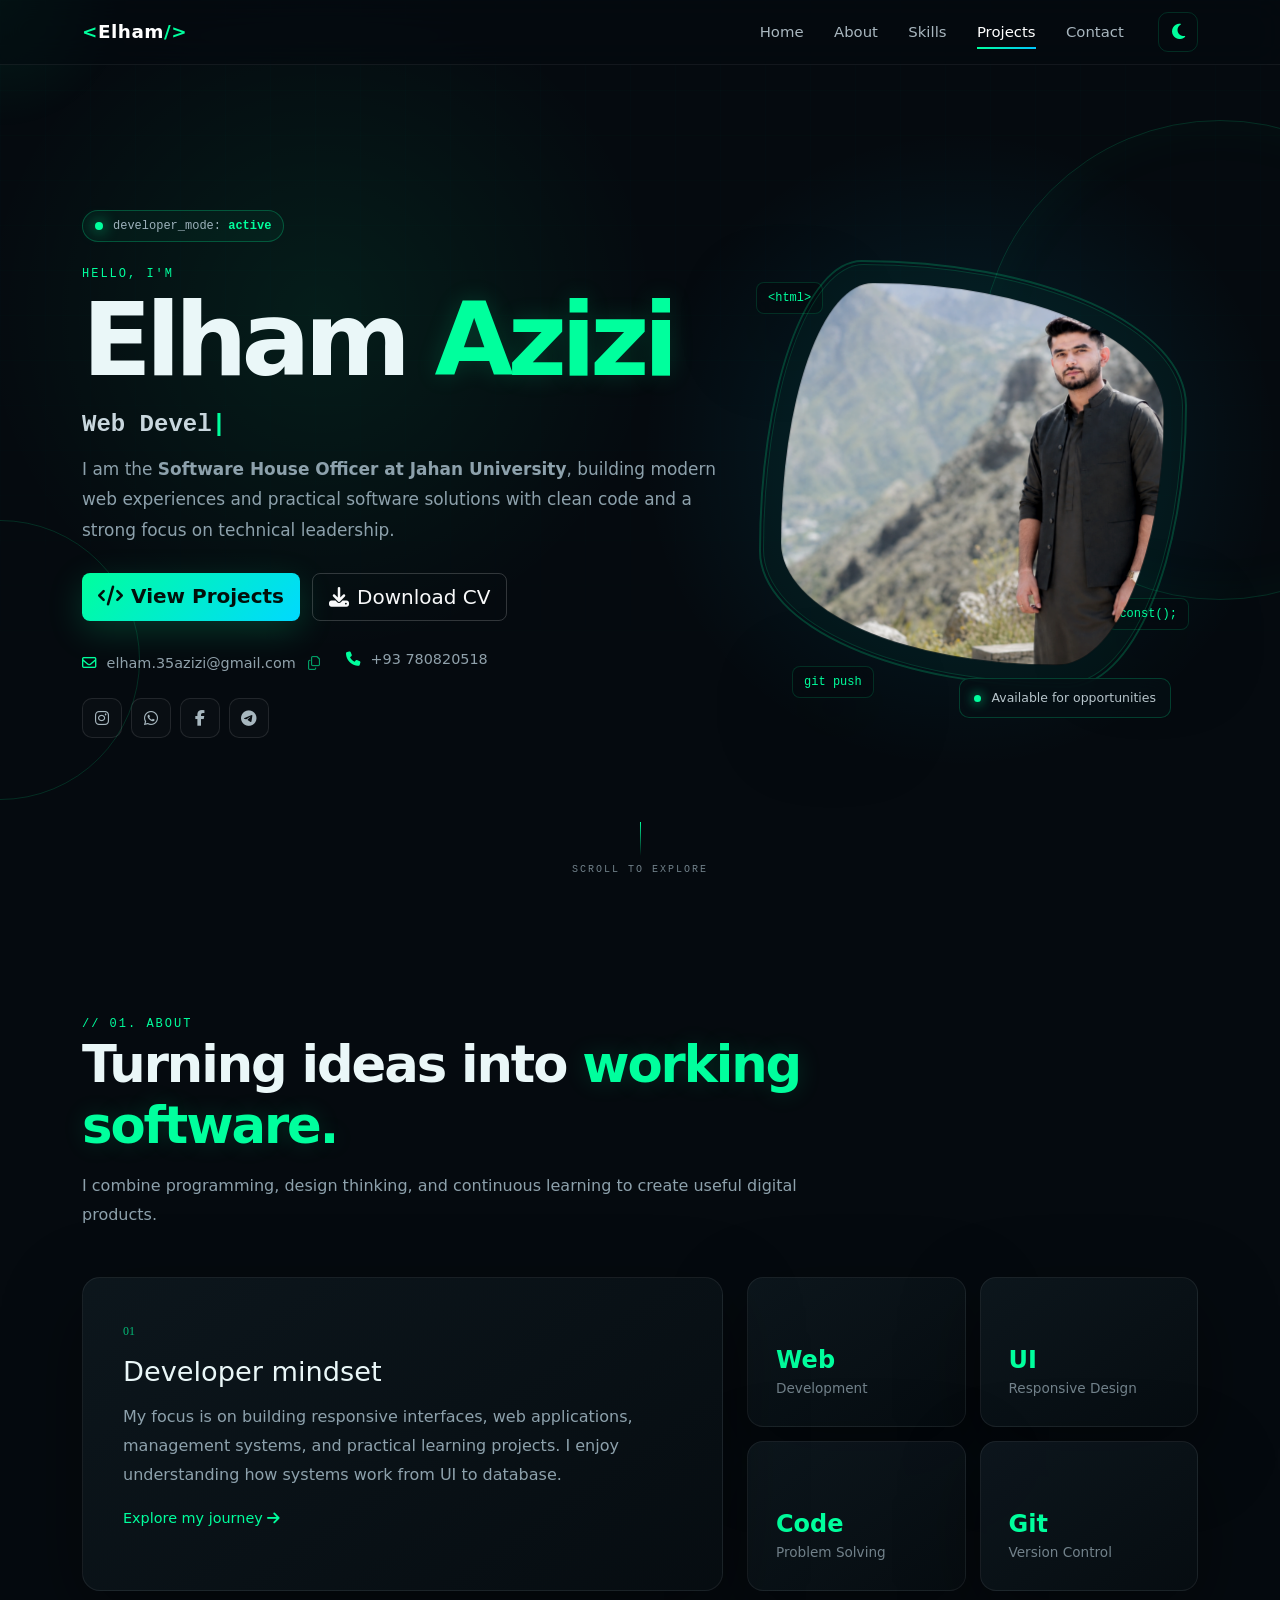
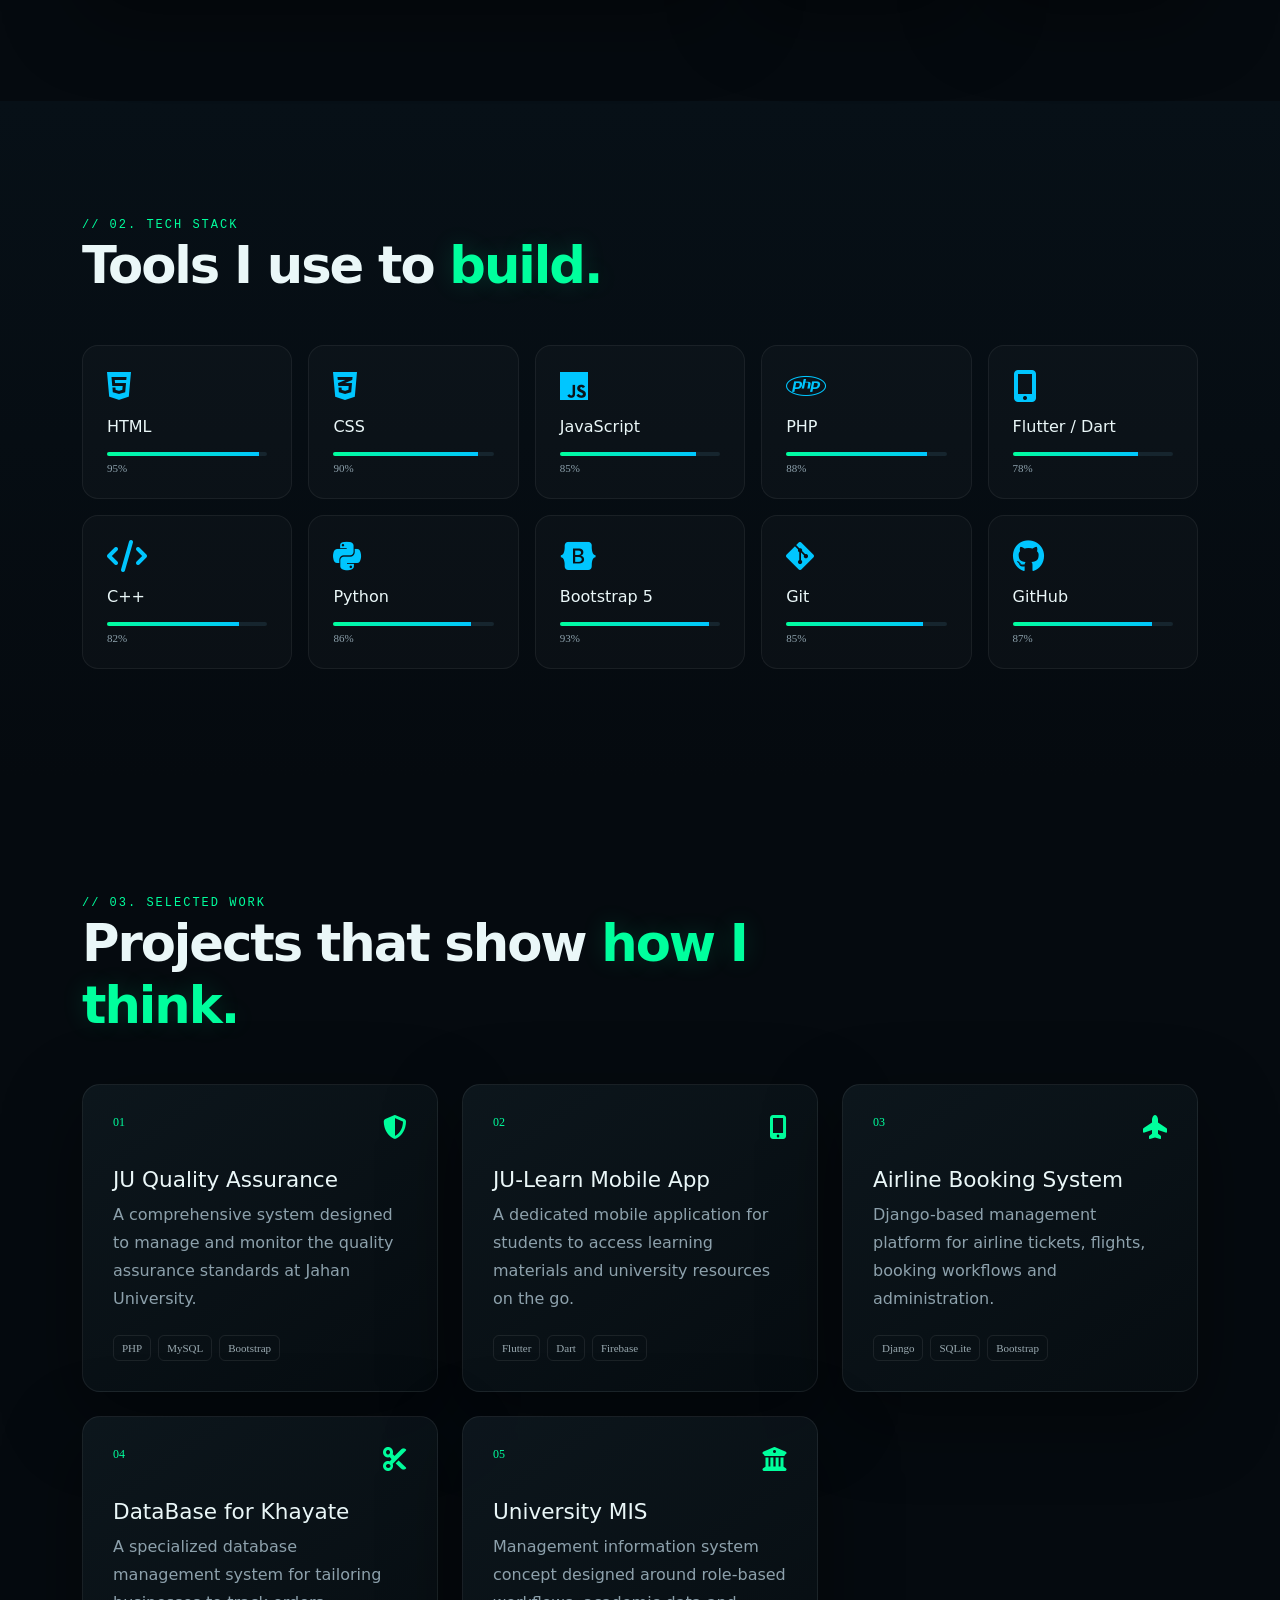
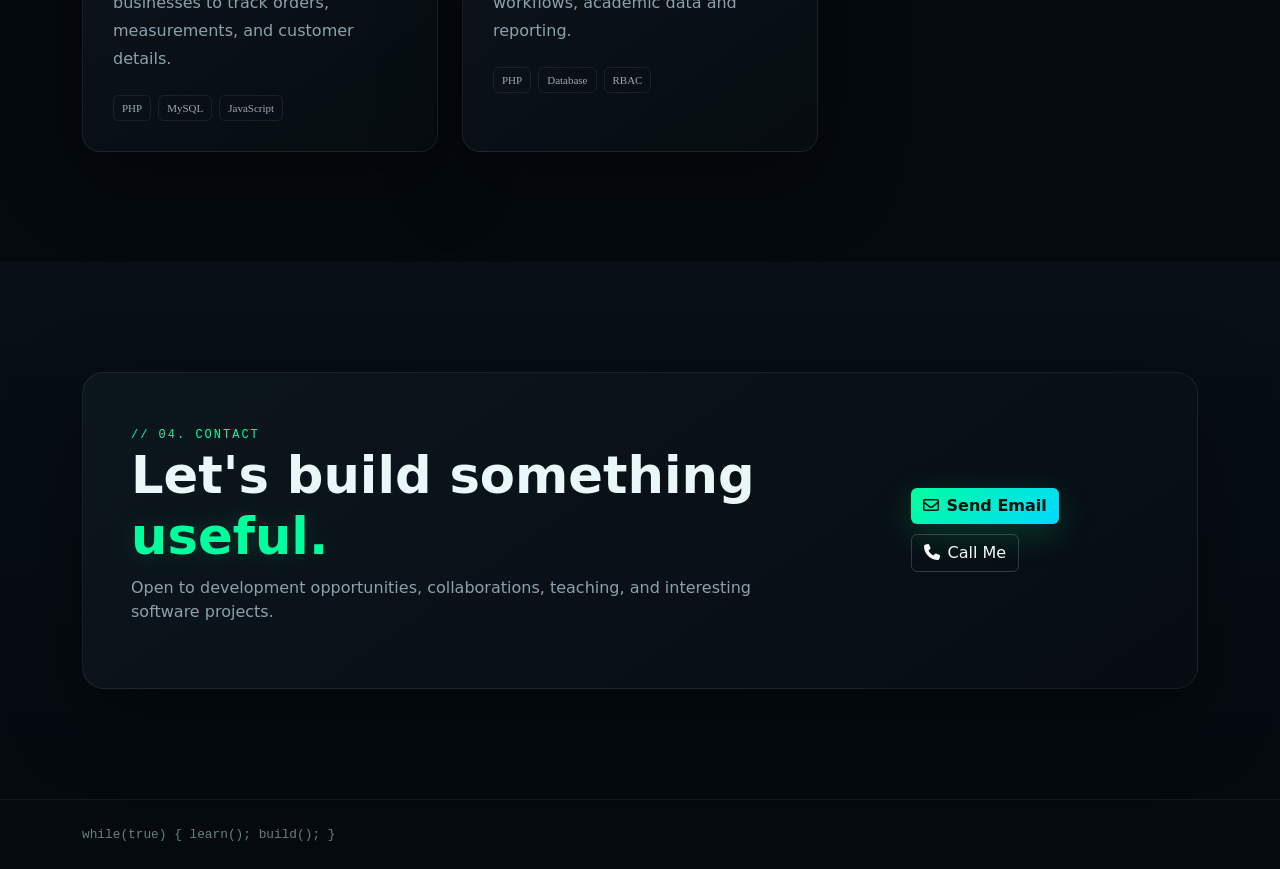
==== elham-azizi-portfolio/index.html @ a4385b4b "Add files via upload" ====
<!DOCTYPE html>
<html lang="en">
<head>
  <meta charset="UTF-8">
  <meta name="viewport" content="width=device-width, initial-scale=1.0">
  <meta name="description" content="Elham Azizi — Web Developer and Software House Officer at Jahan University. Specializing in modern web experiences and software solutions.">
  <meta property="og:title" content="Elham Azizi | Developer Portfolio">
  <meta property="og:description" content="Building modern web experiences and practical software solutions.">
  <meta property="og:type" content="website">
  <title>Elham Azizi | Developer Portfolio</title>

  <link rel="preconnect" href="https://cdn.jsdelivr.net">
  <link href="https://cdn.jsdelivr.net/npm/bootstrap@5.3.3/dist/css/bootstrap.min.css" rel="stylesheet">
  <link href="https://cdnjs.cloudflare.com/ajax/libs/font-awesome/6.6.0/css/all.min.css" rel="stylesheet">
  <link href="assets/css/style.css" rel="stylesheet">
</head>
<body data-page="home">

<div id="preloader">
  <div class="loader-wrap">
    <div class="code-loader">&lt;/&gt;</div>
    <span>loading portfolio...</span>
  </div>
</div>

<div class="cursor-glow"></div>
<div class="scroll-progress"></div>

<nav class="navbar navbar-expand-lg fixed-top glass-nav">
  <div class="container">
    <a class="navbar-brand fw-bold" href="index.html"><span>&lt;</span>Elham<span>/&gt;</span></a>
    <button class="navbar-toggler border-0 shadow-none" type="button" data-bs-toggle="collapse" data-bs-target="#mainNav">
      <i class="fa-solid fa-bars"></i>
    </button>
    <div class="collapse navbar-collapse" id="mainNav">
      <ul class="navbar-nav ms-auto align-items-lg-center gap-lg-2">
        <li class="nav-item"><a class="nav-link active" href="index.html">Home</a></li>
        <li class="nav-item"><a class="nav-link" href="about.html">About</a></li>
        <li class="nav-item"><a class="nav-link" href="#skills">Skills</a></li>
        <li class="nav-item"><a class="nav-link" href="#projects">Projects</a></li>
        <li class="nav-item"><a class="nav-link" href="#contact">Contact</a></li>
        <li class="nav-item">
          <button id="themeToggle" class="theme-toggle" aria-label="Toggle theme">
            <i class="fa-solid fa-moon"></i>
          </button>
        </li>
      </ul>
    </div>
  </div>
</nav>

<section class="hero-section" id="home">
  <div class="code-rain" aria-hidden="true">
    <span style="--x:8%;--d:0s">const developer = "Elham";</span>
    <span style="--x:74%;--d:1.2s">function buildFuture() { }</span>
    <span style="--x:22%;--d:2.1s">&lt;div&gt;Creative Developer&lt;/div&gt;</span>
    <span style="--x:57%;--d:.5s">git push origin main</span>
    <span style="--x:88%;--d:2.7s">print("Hello World")</span>
    <span style="--x:39%;--d:3.3s">flutter run</span>
    <span style="--x:3%;--d:4.2s">SELECT * FROM projects;</span>
    <span style="--x:67%;--d:4.8s">npm install bootstrap</span>
    <span style="--x:17%;--d:5.6s">while(alive) { code(); }</span>
  </div>
  <div class="grid-bg"></div>
  <div class="orb orb-one"></div>
  <div class="orb orb-two"></div>

  <div class="container hero-content position-relative">
    <div class="row align-items-center min-vh-100 py-5">
      <div class="col-lg-7 pt-5">
        <div class="terminal-badge reveal-up">
          <span class="terminal-dot"></span>
          <span>developer_mode: <strong>active</strong></span>
        </div>

        <p class="eyebrow reveal-up">HELLO, I'M</p>
        <h1 class="display-name reveal-up">Elham <span>Azizi</span></h1>
        <div class="typed-line reveal-up"><span id="typedText"></span><span class="type-caret">|</span></div>
        <p class="hero-copy reveal-up">
          I am the <strong>Software House Officer at Jahan University</strong>, building modern web experiences
          and practical software solutions with clean code and a strong focus on technical leadership.
        </p>

        <div class="hero-actions reveal-up">
          <a class="btn btn-neon btn-lg magnetic" href="#projects"><i class="fa-solid fa-code me-2"></i>View Projects</a>
          <a class="btn btn-outline-light btn-lg magnetic" href="cv/Elham-Azizi-CV.html" download><i class="fa-solid fa-download me-2"></i>Download CV</a>
        </div>

        <div class="contact-mini reveal-up">
          <div class="d-flex align-items-center gap-2">
            <a href="https://mail.google.com/mail/?view=cm&fs=1&to=elham.35azizi@gmail.com&su=Portfolio+Inquiry" target="_blank"><i class="fa-regular fa-envelope"></i> elham.35azizi@gmail.com</a>
            <button class="copy-btn" data-copy="elham.35azizi@gmail.com" title="Copy Email"><i class="fa-regular fa-copy"></i></button>
          </div>
          <a href="tel:+93780820518"><i class="fa-solid fa-phone"></i> +93 780820518</a>
        </div>

        <div class="social-links reveal-up">
          <a href="https://www.instagram.com/elham_azizi35" target="_blank" rel="noopener" aria-label="Instagram"><i class="fa-brands fa-instagram"></i></a>
          <a href="https://wa.me/93780820518" target="_blank" rel="noopener" aria-label="WhatsApp"><i class="fa-brands fa-whatsapp"></i></a>
          <a href="https://www.facebook.com/elham.azizi.16144606" target="_blank" rel="noopener" aria-label="Facebook"><i class="fa-brands fa-facebook-f"></i></a>
          <a href="https://t.me/elhamazizi32" target="_blank" rel="noopener" aria-label="Telegram"><i class="fa-brands fa-telegram"></i></a>
        </div>
      </div>

      <div class="col-lg-5 pt-5">
        <div class="profile-stage reveal-scale">
          <div class="floating-code code-one">&lt;html&gt;</div>
          <div class="floating-code code-two">const();</div>
          <div class="floating-code code-three">git push</div>
          <div class="profile-ring">
            <div class="profile-image">
              <img src="assets/img/profile.png" alt="Elham Azizi">
              <!-- Cyber HUD Overlay -->
              <div class="tech-hud">
                <div class="scan-bar"></div>
                <div class="hud-corners">
                  <span class="corner tl"></span>
                  <span class="corner tr"></span>
                  <span class="corner bl"></span>
                  <span class="corner br"></span>
                </div>
                <div class="data-tag">SYSTEM_LOAD: 98%</div>
              </div>
            </div>
          </div>
          <div class="status-card">
            <span class="status-dot"></span>
            Available for opportunities
          </div>
        </div>
      </div>
    </div>
  </div>

  <a class="scroll-cue" href="#about-preview"><span></span>scroll to explore</a>
</section>

<section class="section-pad" id="about-preview">
  <div class="container">
    <div class="section-heading reveal-up">
      <span class="section-kicker">// 01. ABOUT</span>
      <h2>Turning ideas into <span>working software.</span></h2>
      <p>I combine programming, design thinking, and continuous learning to create useful digital products.</p>
    </div>
    <div class="row g-4">
      <div class="col-lg-7 reveal-up">
        <div class="glass-card about-card h-100">
          <span class="line-number">01</span>
          <h3>Developer mindset</h3>
          <p>
            My focus is on building responsive interfaces, web applications, management systems,
            and practical learning projects. I enjoy understanding how systems work from UI to database.
          </p>
          <a class="text-link" href="about.html">Explore my journey <i class="fa-solid fa-arrow-right"></i></a>
        </div>
      </div>
      <div class="col-lg-5 reveal-up">
        <div class="stat-grid">
          <div class="stat-card"><strong>Web</strong><span>Development</span></div>
          <div class="stat-card"><strong>UI</strong><span>Responsive Design</span></div>
          <div class="stat-card"><strong>Code</strong><span>Problem Solving</span></div>
          <div class="stat-card"><strong>Git</strong><span>Version Control</span></div>
        </div>
      </div>
    </div>
  </div>
</section>

<section class="section-pad section-dark" id="skills">
  <div class="container">
    <div class="section-heading reveal-up">
      <span class="section-kicker">// 02. TECH STACK</span>
      <h2>Tools I use to <span>build.</span></h2>
    </div>
    <div class="skills-grid">
      <div class="skill-card reveal-up"><i class="fa-brands fa-html5"></i><h4>HTML</h4><div class="skill-meter"><span style="--level:95%"></span></div><small>95%</small></div>
      <div class="skill-card reveal-up"><i class="fa-brands fa-css3-alt"></i><h4>CSS</h4><div class="skill-meter"><span style="--level:90%"></span></div><small>90%</small></div>
      <div class="skill-card reveal-up"><i class="fa-brands fa-js"></i><h4>JavaScript</h4><div class="skill-meter"><span style="--level:85%"></span></div><small>85%</small></div>
      <div class="skill-card reveal-up"><i class="fa-brands fa-php"></i><h4>PHP</h4><div class="skill-meter"><span style="--level:88%"></span></div><small>88%</small></div>
      <div class="skill-card reveal-up"><i class="fa-solid fa-mobile-screen-button"></i><h4>Flutter / Dart</h4><div class="skill-meter"><span style="--level:78%"></span></div><small>78%</small></div>
      <div class="skill-card reveal-up"><i class="fa-solid fa-code"></i><h4>C++</h4><div class="skill-meter"><span style="--level:82%"></span></div><small>82%</small></div>
      <div class="skill-card reveal-up"><i class="fa-brands fa-python"></i><h4>Python</h4><div class="skill-meter"><span style="--level:86%"></span></div><small>86%</small></div>
      <div class="skill-card reveal-up"><i class="fa-brands fa-bootstrap"></i><h4>Bootstrap 5</h4><div class="skill-meter"><span style="--level:93%"></span></div><small>93%</small></div>
      <div class="skill-card reveal-up"><i class="fa-brands fa-git-alt"></i><h4>Git</h4><div class="skill-meter"><span style="--level:85%"></span></div><small>85%</small></div>
      <div class="skill-card reveal-up"><i class="fa-brands fa-github"></i><h4>GitHub</h4><div class="skill-meter"><span style="--level:87%"></span></div><small>87%</small></div>
    </div>
  </div>
</section>

<section class="section-pad" id="projects">
  <div class="container">
    <div class="section-heading reveal-up">
      <span class="section-kicker">// 03. SELECTED WORK</span>
      <h2>Projects that show <span>how I think.</span></h2>
    </div>
    <div class="row g-4">
      <div class="col-lg-4 reveal-up">
        <a href="project-qa.html" class="project-card">
          <div class="project-top"><span>01</span><i class="fa-solid fa-shield-halved"></i></div>
          <h3>JU Quality Assurance</h3>
          <p>A comprehensive system designed to manage and monitor the quality assurance standards at Jahan University.</p>
          <div class="tag-row"><span>PHP</span><span>MySQL</span><span>Bootstrap</span></div>
        </a>
      </div>
      <div class="col-lg-4 reveal-up">
        <a href="project-julearn.html" class="project-card">
          <div class="project-top"><span>02</span><i class="fa-solid fa-mobile-screen-button"></i></div>
          <h3>JU-Learn Mobile App</h3>
          <p>A dedicated mobile application for students to access learning materials and university resources on the go.</p>
          <div class="tag-row"><span>Flutter</span><span>Dart</span><span>Firebase</span></div>
        </a>
      </div>
      <div class="col-lg-4 reveal-up">
        <a href="project-1.html" class="project-card">
          <div class="project-top"><span>03</span><i class="fa-solid fa-plane-up"></i></div>
          <h3>Airline Booking System</h3>
          <p>Django-based management platform for airline tickets, flights, booking workflows and administration.</p>
          <div class="tag-row"><span>Django</span><span>SQLite</span><span>Bootstrap</span></div>
        </a>
      </div>
      <div class="col-lg-4 reveal-up">
        <a href="project-khayate.html" class="project-card">
          <div class="project-top"><span>04</span><i class="fa-solid fa-scissors"></i></div>
          <h3>DataBase for Khayate</h3>
          <p>A specialized database management system for tailoring businesses to track orders, measurements, and customer details.</p>
          <div class="tag-row"><span>PHP</span><span>MySQL</span><span>JavaScript</span></div>
        </a>
      </div>
      <div class="col-lg-4 reveal-up">
        <a href="project-3.html" class="project-card">
          <div class="project-top"><span>05</span><i class="fa-solid fa-building-columns"></i></div>
          <h3>University MIS</h3>
          <p>Management information system concept designed around role-based workflows, academic data and reporting.</p>
          <div class="tag-row"><span>PHP</span><span>Database</span><span>RBAC</span></div>
        </a>
      </div>
    </div>
  </div>
</section>

<section class="section-pad section-dark" id="contact">
  <div class="container">
    <div class="contact-panel reveal-scale">
      <div>
        <span class="section-kicker">// 04. CONTACT</span>
        <h2>Let's build something <span>useful.</span></h2>
        <p>Open to development opportunities, collaborations, teaching, and interesting software projects.</p>
      </div>
      <div class="contact-actions">
        <a class="btn btn-neon magnetic" href="https://mail.google.com/mail/?view=cm&fs=1&to=elham.35azizi@gmail.com&su=Portfolio+Inquiry" target="_blank"><i class="fa-regular fa-envelope me-2"></i>Send Email</a>
        <a class="btn btn-outline-light magnetic" href="tel:+93780820518"><i class="fa-solid fa-phone me-2"></i>Call Me</a>
      </div>
    </div>
  </div>
</section>

<footer class="site-footer">
  <div class="container d-flex flex-column flex-md-row justify-content-between gap-2">
    <span class="footer-code">while(true) { learn(); build(); }</span>
  </div>
</footer>

<button id="backToTop" class="back-top" aria-label="Back to top"><i class="fa-solid fa-arrow-up"></i></button>

<script src="https://cdn.jsdelivr.net/npm/bootstrap@5.3.3/dist/js/bootstrap.bundle.min.js"></script>
<script src="assets/js/app.js"></script>
</body>
</html>
---- elham-azizi-portfolio/assets/css/style.css ----
:root{
--bg:#050a0f;--panel:#0b1219;--panel2:#101922;--text:#eaf7f8;--muted:#8da1ac;
--accent:#00ff9d;--accent2:#00c6ff;--line:rgba(0,255,157,.15);--shadow:0 25px 80px rgba(0,0,0,.4)
}
body.light-mode {
--bg:#f8fafc;--panel:#ffffff;--panel2:#f1f5f9;--text:#0f172a;--muted:#475569;
--accent:#059669;--accent2:#0284c7;--line:rgba(5,150,105,0.1);--shadow:0 10px 30px rgba(0,0,0,0.05)
}
*{box-sizing:border-box}
html{scroll-behavior:smooth}
body{
  margin:0;
  background:var(--bg);
  color:var(--text);
  font-family:Inter,system-ui,-apple-system,Segoe UI,sans-serif;
  overflow-x:hidden;
  transition: background 0.4s ease, color 0.4s ease;
}
a{text-decoration:none}.glass-nav{background:rgba(5,10,15,.55);backdrop-filter:blur(16px);border-bottom:1px solid rgba(255,255,255,.06)}
.navbar-brand{color:#fff!important;font-size:1.15rem;letter-spacing:.5px}.navbar-brand span{color:var(--accent)}
.nav-link{color:#a9b7bf!important;font-size:.93rem;position:relative;padding:.8rem .7rem!important}.nav-link:hover,.nav-link.active{color:#fff!important}
.nav-link:after{content:"";position:absolute;left:.7rem;right:.7rem;bottom:.45rem;height:2px;background:linear-gradient(90deg,var(--accent),var(--accent2));transform:scaleX(0);transition:.3s}.nav-link:hover:after,.nav-link.active:after{transform:scaleX(1)}
.navbar-toggler i{color:var(--accent);font-size:1.4rem}.scroll-progress{position:fixed;top:0;left:0;width:0;height:3px;background:linear-gradient(90deg,var(--accent),var(--accent2));z-index:3000;box-shadow:0 0 20px var(--accent)}
#preloader{position:fixed;inset:0;background:#020609;display:grid;place-items:center;z-index:4000;transition:opacity .6s,visibility .6s}#preloader.done{opacity:0;visibility:hidden}
.loader-wrap{text-align:center;color:var(--muted);font-family:monospace}.code-loader{font-size:3rem;color:var(--accent);animation:pulse 1s infinite}
.cursor-glow{position:fixed;width:280px;height:280px;border-radius:50%;pointer-events:none;background:radial-gradient(circle,rgba(0,255,157,.08),transparent 65%);transform:translate(-50%,-50%);z-index:1}
.hero-section,.inner-hero{position:relative;isolation:isolate;overflow:hidden}.hero-section{min-height:100vh;background:radial-gradient(circle at 75% 50%,rgba(0,198,255,.12),transparent 30%),radial-gradient(circle at 25% 35%,rgba(0,255,157,.08),transparent 30%)}
.grid-bg{position:absolute;inset:0;opacity:.18;background-image:linear-gradient(rgba(0,255,157,.08) 1px,transparent 1px),linear-gradient(90deg,rgba(0,198,255,.07) 1px,transparent 1px);background-size:45px 45px;mask-image:linear-gradient(to bottom,black,transparent)}
.orb{position:absolute;border:1px solid var(--line);border-radius:50%;filter:blur(.2px);animation:float 9s ease-in-out infinite}.orb-one{width:480px;height:480px;right:-180px;top:120px;box-shadow:inset 0 0 60px rgba(0,255,157,.04)}.orb-two{width:280px;height:280px;left:-140px;bottom:100px}
.code-rain span{position:absolute;top:-30px;left:var(--x);font:12px/1.2 Consolas,monospace;color:rgba(0,255,157,.24);white-space:nowrap;animation:codeDrop 12s linear infinite;animation-delay:var(--d)}
.hero-content{z-index:3}.terminal-badge{display:inline-flex;gap:10px;align-items:center;font:12px Consolas,monospace;border:1px solid rgba(0,255,157,.25);padding:8px 12px;border-radius:999px;background:rgba(0,255,157,.04);color:#9db1bb}.terminal-badge strong{color:var(--accent)}.terminal-dot{width:8px;height:8px;background:var(--accent);border-radius:50%;box-shadow:0 0 15px var(--accent)}
.eyebrow,.section-kicker{font:12px Consolas,monospace;letter-spacing:2px;color:var(--accent);margin:25px 0 10px}.display-name{font-weight:800;font-size:clamp(3.5rem,8vw,7rem);line-height:.95;letter-spacing:-.06em;margin:0}.display-name span,h2 span,.contact-panel h2 span,.inner-hero h1 span{color:var(--accent);text-shadow:0 0 24px rgba(0,255,157,.16)}
.typed-line{font:600 clamp(1.1rem,2vw,1.5rem) Consolas,monospace;margin:22px 0 16px;color:#c9d7de}.type-caret{color:var(--accent);animation:blink .8s infinite}
.hero-copy{max-width:680px;color:var(--muted);font-size:1.06rem;line-height:1.8}.hero-actions{display:flex;flex-wrap:wrap;gap:12px;margin:28px 0}.btn-neon{background:linear-gradient(135deg,var(--accent),#00d9ff);border:0;color:#02100b;font-weight:800;box-shadow:0 10px 35px rgba(0,255,157,.18)}.btn-neon:hover{transform:translateY(-2px);box-shadow:0 15px 45px rgba(0,255,157,.28)}
.btn-outline-light{border-color:rgba(255,255,255,.18)}.contact-mini{display:flex;flex-wrap:wrap;gap:16px;margin-top:22px}.contact-mini a{color:#90a1ab;font-size:.9rem}.contact-mini a:hover{color:var(--accent)}.contact-mini i{color:var(--accent);margin-right:6px}
.copy-btn {
  background: none;
  border: none;
  color: var(--muted);
  cursor: pointer;
  padding: 4px;
  font-size: 0.85rem;
  transition: 0.3s;
  opacity: 0.6;
}
.copy-btn:hover {
  color: var(--accent);
  opacity: 1;
}
.copy-btn.copied i::before {
  content: "\f00c"; /* check icon */
  font-family: "Font Awesome 6 Free";
  font-weight: 900;
}
.social-links{display:flex;gap:9px;margin-top:20px}.social-links a{width:40px;height:40px;display:grid;place-items:center;color:#a7b7bf;border:1px solid rgba(255,255,255,.1);border-radius:10px;background:rgba(255,255,255,.02);transition:.3s}.social-links a:hover{color:#03120e;border-color:var(--accent);background:var(--accent);transform:translateY(-4px) rotate(-4deg)}
.profile-stage{min-height:520px;display:grid;place-items:center;position:relative;perspective:2000px}.profile-ring{width:min(420px,82vw);aspect-ratio:1;border-radius:24% 76% 28% 72% / 68% 34% 66% 32%;padding:12px;position:relative;display:flex;align-items:center;justify-content:center;background:rgba(0,255,157,.03);border:1px solid var(--line);transition:all .8s cubic-bezier(.34,1.56,.64,1);transform-style:preserve-3d;animation:morphShape 12s linear infinite alternate}.profile-ring::before{content:"";position:absolute;inset:-5px;border:2px solid var(--accent);border-radius:inherit;opacity:.2;animation:spinSlow 20s linear infinite}.profile-image{height:95%;width:95%;border-radius:inherit;background:#050a0f;overflow:hidden;position:relative;z-index:2;display:flex;align-items:center;justify-content:center;box-shadow:inset 0 0 50px rgba(0,0,0,.8);transition:transform .6s ease;transform:translateZ(40px)}.profile-image img{width:100%;height:100%;object-fit:cover;filter:grayscale(20%) contrast(110%);transition:all .6s ease}.tech-hud{position:absolute;inset:0;pointer-events:none;z-index:3;opacity:.6;transition:.4s}.scan-bar{position:absolute;top:0;left:0;width:100%;height:2px;background:linear-gradient(90deg,transparent,var(--accent),transparent);box-shadow:0 0 15px var(--accent);animation:scan 3s linear infinite;opacity:0}.hud-corners .corner{position:absolute;width:20px;height:20px;border:2px solid var(--accent);opacity:0;transition:.5s}.corner.tl{top:20px;left:20px;border-right:0;border-bottom:0}.corner.tr{top:20px;right:20px;border-left:0;border-bottom:0}.corner.bl{bottom:20px;left:20px;border-right:0;border-top:0}.corner.br{bottom:20px;right:20px;border-left:0;border-top:0}.data-tag{position:absolute;bottom:30px;left:50%;transform:translateX(-50%);font:9px Consolas;color:var(--accent);letter-spacing:2px;opacity:0;transition:.4s}.profile-stage:hover .profile-ring{transform:rotateX(15deg) rotateY(-20deg) scale(1.05);border-color:var(--accent);box-shadow:0 30px 100px rgba(0,255,157,.15)}.profile-stage:hover .profile-image{transform:translateZ(100px)}.profile-stage:hover .profile-image img{filter:grayscale(0%) contrast(100%)}.profile-stage:hover .scan-bar,.profile-stage:hover .hud-corners .corner,.profile-stage:hover .data-tag{opacity:1}.profile-stage:hover .corner.tl{top:10px;left:10px}.profile-stage:hover .corner.tr{top:10px;right:10px}.profile-stage:hover .corner.bl{bottom:10px;left:10px}.profile-stage:hover .corner.br{bottom:10px;right:10px}@keyframes morphShape{0%{border-radius:24% 76% 28% 72% / 68% 34% 66% 32%}100%{border-radius:68% 32% 64% 36% / 32% 68% 28% 72%}}@keyframes scan{0%{top:0%}100%{top:100%}}.image-placeholder{height:100%;width:100%;border-radius:50%;border:1px dashed rgba(255,255,255,.16);display:grid;place-items:center;align-content:center;gap:6px;color:#71838d;background:radial-gradient(circle at 50% 40%,rgba(0,255,157,.06),transparent 55%)}.image-placeholder i{font-size:4rem;color:var(--accent)}.image-placeholder span{font-weight:700}.image-placeholder small{font-family:monospace;color:#596a73}.floating-code{position:absolute;padding:8px 11px;border:1px solid var(--line);background:rgba(4,11,16,.8);backdrop-filter:blur(10px);color:var(--accent);font:12px Consolas,monospace;border-radius:8px;box-shadow:var(--shadow);animation:float 5s ease-in-out infinite}.code-one{top:13%;left:2%}.code-two{bottom:20%;right:2%;animation-delay:1s}.code-three{bottom:7%;left:10%;animation-delay:2s}.status-card{position:absolute;bottom:3%;right:6%;background:rgba(6,15,21,.8);border:1px solid rgba(0,255,157,.2);padding:10px 14px;border-radius:10px;font-size:.78rem;color:#b7c5cb;backdrop-filter:blur(10px)}.status-dot{display:inline-block;width:7px;height:7px;background:var(--accent);border-radius:50%;margin-right:7px;box-shadow:0 0 12px var(--accent)}
.scroll-cue{position:absolute;bottom:25px;left:50%;transform:translateX(-50%);font:10px Consolas,monospace;color:#71818a;text-transform:uppercase;letter-spacing:2px;z-index:4}.scroll-cue span{display:block;width:1px;height:34px;background:linear-gradient(var(--accent),transparent);margin:0 auto 8px}
.section-pad{padding:110px 0}.section-dark{background:linear-gradient(180deg,#071017,#050a0f)}.section-heading{max-width:760px;margin-bottom:48px}.section-heading h2{font-size:clamp(2rem,4vw,3.4rem);font-weight:800;letter-spacing:-.04em;margin-bottom:15px}.section-heading p{color:var(--muted);line-height:1.8}
.glass-card,.stat-card,.project-card,.value-card,.about-terminal,.contact-panel{background:linear-gradient(145deg,rgba(14,24,31,.88),rgba(7,13,18,.88));border:1px solid rgba(255,255,255,.07);box-shadow:var(--shadow)}
.about-card{position:relative;padding:40px;border-radius:18px;overflow:hidden}.line-number{font:12px Consolas;color:var(--accent);opacity:.7}.about-card h3{font-size:1.7rem;margin:14px 0}.about-card p,.value-card p{color:var(--muted);line-height:1.8}.text-link{color:var(--accent);font-size:.9rem}.text-link i{transition:.25s}.text-link:hover i{transform:translateX(6px)}
.stat-grid{display:grid;grid-template-columns:1fr 1fr;gap:14px;height:100%}.stat-card{min-height:150px;border-radius:16px;padding:28px;display:flex;flex-direction:column;justify-content:end;transition:.35s}.stat-card:hover,.skill-card:hover,.project-card:hover,.value-card:hover,.tech-pill:hover{transform:translateY(-8px);border-color:rgba(0,255,157,.3)}.stat-card strong{font-size:1.5rem;color:var(--accent)}.stat-card span{color:#72828b;font-size:.85rem}
.skills-grid{display:grid;grid-template-columns:repeat(5,1fr);gap:16px}.skill-card{
  padding:24px;
  border:1px solid rgba(255,255,255,.06);
  background:rgba(255,255,255,.025);
  border-radius:16px;
  transition:.35s;
  color: var(--text);
}
body.light-mode .skill-card {
  background: #ffffff;
  border-color: rgba(0, 0, 0, 0.05);
  box-shadow: 0 5px 15px rgba(0, 0, 0, 0.03);
}
body.light-mode .skill-card:hover {
  border-color: var(--accent);
  box-shadow: 0 10px 25px rgba(5, 150, 105, 0.1);
}
.skill-card i{font-size:2rem;color:var(--accent2);margin-bottom:15px}
body.light-mode .skill-card i {
  color: var(--accent2);
}
.skill-card h4{font-size:1rem;margin:0 0 16px; color: inherit;}
.skill-card small{display:block;margin-top:6px;color:var(--muted);font:11px Consolas}.skill-meter{height:4px;background:rgba(0,0,0,0.05);border-radius:10px;overflow:hidden}
body:not(.light-mode) .skill-meter { background:#16252e; }
.skill-meter span{display:block;height:100%;width:var(--level);background:linear-gradient(90deg,var(--accent),var(--accent2));transform:scaleX(0);transform-origin:left;transition:1.2s cubic-bezier(.2,.7,.2,1)}
.reveal-up.visible .skill-meter span{transform:scaleX(1)}
.project-card{height:100%;border-radius:18px;padding:30px;transition:.35s;position:relative;overflow:hidden;cursor:pointer;display:block;color:inherit}.project-card:hover{transform:translateY(-10px);border-color:var(--accent)}.project-card:before{content:"";position:absolute;inset:0;background:linear-gradient(120deg,transparent,rgba(0,255,157,.06),transparent);transform:translateX(-100%);transition:.8s}.project-card:hover:before{transform:translateX(100%)}.project-top{display:flex;justify-content:space-between;color:var(--accent);font:12px Consolas;margin-bottom:28px}.project-top i{font-size:1.5rem}.project-card h3{font-size:1.35rem}.project-card p{color:var(--muted);line-height:1.75}.tag-row{display:flex;flex-wrap:wrap;gap:7px;margin-top:22px}.tag-row span{font:11px Consolas;color:#9aaab1;padding:6px 8px;border:1px solid rgba(255,255,255,.08);border-radius:6px}
.contact-panel{padding:48px;border-radius:22px;display:flex;align-items:center;justify-content:space-between;gap:30px}.contact-panel h2{font-size:clamp(2rem,4vw,3.2rem);font-weight:800}.contact-panel p{max-width:650px;color:var(--muted)}.contact-actions{display:flex;gap:10px;flex-wrap:wrap}.site-footer{padding:25px 0;border-top:1px solid rgba(255,255,255,.06);color:#62727b;font-size:.8rem}.footer-code{font-family:Consolas,monospace;color:#66817a}
.theme-toggle {
  background: none;
  border: 1px solid var(--line);
  color: var(--accent);
  width: 40px;
  height: 40px;
  border-radius: 10px;
  display: grid;
  place-items: center;
  cursor: pointer;
  transition: 0.3s;
  margin-left: 15px;
}
.theme-toggle:hover {
  background: var(--line);
  transform: translateY(-2px);
}
.theme-toggle i {
  font-size: 1.1rem;
}
body.light-mode .glass-nav {
  background: rgba(255, 255, 255, 0.8);
  backdrop-filter: blur(16px);
  border-bottom: 1px solid rgba(0, 0, 0, 0.05);
}
body.light-mode .navbar-brand {
  color: #0f172a !important;
}
body.light-mode .nav-link {
  color: #475569 !important;
}
body.light-mode .nav-link:hover, body.light-mode .nav-link.active {
  color: #0f172a !important;
}
body.light-mode .btn-outline-light {
  border-color: rgba(0, 0, 0, 0.2);
  color: #0f172a;
}
body.light-mode .hero-section {
  background: radial-gradient(circle at 75% 50%,rgba(0,198,255,.06),transparent 40%),radial-gradient(circle at 25% 35%,rgba(0,255,157,.06),transparent 40%);
}
body.light-mode .section-dark {
  background: linear-gradient(180deg,#f1f5f9,#f8fafc);
}
body.light-mode .glass-card, body.light-mode .stat-card, body.light-mode .project-card, body.light-mode .value-card, body.light-mode .about-terminal, body.light-mode .contact-panel {
  background: #ffffff;
  border-color: rgba(0, 0, 0, 0.05);
  box-shadow: 0 10px 30px rgba(0, 0, 0, 0.04);
}
body.light-mode .project-card:hover {
  border-color: var(--accent);
}
body.light-mode .terminal-badge {
  background: rgba(5, 150, 105, 0.05);
  border-color: rgba(5, 150, 105, 0.1);
  color: #475569;
}
body.light-mode .floating-code {
  background: #ffffff;
  border-color: rgba(0, 255, 157, 0.2);
}
body.light-mode .profile-image {
  background: #ffffff;
  border-color: #ffffff;
}
body.light-mode .code-rain span {
  color: rgba(5, 150, 105, 0.25);
  font-weight: 600;
}
body.light-mode .eyebrow {
  color: var(--accent);
  opacity: 0.9;
}
body.light-mode .typed-line {
  color: #334155;
}
body.light-mode .orb {
  opacity: 0.3;
  filter: blur(40px);
}
body.light-mode .site-footer {
  border-top-color: rgba(0, 0, 0, 0.05);
  color: #64748b;
}
body.light-mode .footer-code {
  color: #059669;
}
body.light-mode #preloader {
  background: #ffffff;
}
body.light-mode .social-links a {
  background: #ffffff;
  border-color: rgba(0, 0, 0, 0.1);
  color: #475569;
  box-shadow: 0 4px 10px rgba(0, 0, 0, 0.03);
}
body.light-mode .social-links a:hover {
  color: #ffffff;
  background: var(--accent);
  border-color: var(--accent);
}
body.light-mode .contact-mini a {
  color: #475569;
}
body.light-mode .contact-mini a:hover {
  color: var(--accent);
}
body.light-mode .contact-mini i {
  color: var(--accent);
}
body.light-mode .copy-btn {
  color: #64748b;
}
body.light-mode .back-top {
  background: rgba(255, 255, 255, 0.9);
  border-color: rgba(0, 0, 0, 0.05);
}
body.light-mode .inner-hero {
  background: radial-gradient(circle at 80% 20%,rgba(0,255,157,.06),transparent 30%),#f8fafc;
}
body.light-mode .terminal-bar {
  background: #f1f5f9;
  border-bottom-color: rgba(0, 0, 0, 0.05);
}
body.light-mode .about-terminal pre {
  background: #f8fafc;
}
body.light-mode .about-terminal code {
  color: #334155;
}
body.light-mode .tech-pill {
  background: #ffffff;
  border-color: rgba(0, 0, 0, 0.05);
  color: #334155;
}
body.light-mode .stat-card span {
  color: #64748b;
}
body.light-mode .tag-row span {
  background: #f1f5f9;
  border-color: transparent;
  color: #475569;
}
body.light-mode .timeline:before {
  background: linear-gradient(var(--accent),rgba(5,150,105,.05));
}
.back-top{position:fixed;right:22px;bottom:22px;width:43px;height:43px;border:1px solid var(--line);background:rgba(4,11,16,.8);color:var(--accent);border-radius:12px;display:grid;place-items:center;opacity:0;transform:translateY(15px);pointer-events:none;transition:.3s;z-index:2000}.back-top.show{opacity:1;transform:none;pointer-events:auto}
.inner-hero{padding:180px 0 90px;background:radial-gradient(circle at 80% 20%,rgba(0,255,157,.09),transparent 30%),#050a0f}.inner-hero h1{font-size:clamp(3rem,7vw,6rem);font-weight:800;letter-spacing:-.06em;margin:15px 0}.inner-hero p{max-width:650px;color:var(--muted);font-size:1.05rem}
.about-terminal{border-radius:18px;overflow:hidden}.terminal-bar{height:42px;padding:0 15px;display:flex;align-items:center;gap:7px;background:#0a1218;border-bottom:1px solid rgba(255,255,255,.05)}.terminal-bar span{width:8px;height:8px;border-radius:50%;background:#35505b}.terminal-bar b{font:11px Consolas;color:#617781;margin-left:7px}.about-terminal pre{margin:0;padding:28px;overflow:auto;background:#060d12}.about-terminal code{font:13px/1.8 Consolas;color:#b5c3ca}.about-terminal .purple{color:#c084fc}.about-terminal .green{color:#7ee787}.about-terminal .orange{color:#ffb86b}
.mini-facts{display:grid;gap:10px;margin-top:22px}.mini-facts div{display:flex;gap:14px;align-items:center}.mini-facts strong{font:12px Consolas;color:var(--accent)}.mini-facts span{color:#7c8f98;font-size:.9rem}.tech-pill{padding:20px;border:1px solid rgba(255,255,255,.07);border-radius:14px;background:rgba(255,255,255,.025);display:flex;gap:13px;align-items:center;transition:.3s;font-weight:700}.tech-pill i{color:var(--accent);font-size:1.35rem}
.timeline{position:relative;max-width:900px;margin:auto;padding-left:40px}.timeline:before{content:"";position:absolute;left:9px;top:0;bottom:0;width:1px;background:linear-gradient(var(--accent),rgba(0,255,157,.03))}.timeline-item{position:relative;padding:0 0 45px}.timeline-dot{position:absolute;left:-36px;top:2px;width:13px;height:13px;border-radius:50%;background:var(--bg);border:2px solid var(--accent);box-shadow:0 0 18px rgba(0,255,157,.25)}.timeline-item small{font:11px Consolas;color:var(--accent)}.timeline-item h3{margin:8px 0}.timeline-item p{color:var(--muted);line-height:1.8}.value-card{height:100%;padding:30px;border-radius:18px;transition:.35s}.value-card i{font-size:1.7rem;color:var(--accent);margin-bottom:22px}.value-card h3{font-size:1.25rem}
.reveal-up,.reveal-scale{opacity:0;transform:translateY(28px);transition:opacity .8s ease,transform .8s ease}.reveal-scale{transform:scale(.94)}.reveal-up.visible,.reveal-scale.visible{opacity:1;transform:none}
.magnetic{transition:transform .15s ease}.cursor-glow{display:block}
@keyframes codeDrop{0%{transform:translateY(-40px);opacity:0}12%{opacity:1}88%{opacity:1}100%{transform:translateY(105vh);opacity:0}}@keyframes float{0%,100%{transform:translateY(0)}50%{transform:translateY(-14px)}}@keyframes spinSlow{to{transform:rotate(360deg)}}@keyframes pulse{50%{transform:scale(1.12);text-shadow:0 0 25px var(--accent)}}@keyframes blink{50%{opacity:0}}
/* Project Details Page Styles */
.project-header {
  padding: 160px 0 60px;
  background: radial-gradient(circle at 20% 30%, rgba(0, 255, 157, 0.05), transparent 40%), var(--bg);
}
.project-gallery {
  margin-top: 40px;
}
.gallery-img {
  width: 100%;
  border-radius: 20px;
  border: 1px solid var(--line);
  transition: 0.5s cubic-bezier(0.2, 0.8, 0.2, 1);
  box-shadow: var(--shadow);
}
.gallery-img:hover {
  transform: scale(1.02);
  border-color: var(--accent);
}
.project-info-card {
  padding: 30px;
  border-radius: 20px;
  background: var(--panel);
  border: 1px solid var(--line);
  height: 100%;
}
.tech-list {
  display: flex;
  flex-wrap: wrap;
  gap: 10px;
  margin-top: 20px;
}
.tech-item {
  padding: 8px 15px;
  background: var(--line);
  border-radius: 8px;
  font: 12px Consolas;
  color: var(--accent);
}
body.light-mode .project-info-card {
  background: #ffffff;
  border-color: rgba(0, 0, 0, 0.05);
}
body.light-mode .tech-item {
  background: #f1f5f9;
  color: var(--accent);
}
@keyframes fadeInUp {
  from { opacity: 0; transform: translateY(30px); }
  to { opacity: 1; transform: translateY(0); }
}
.animate-fadeInUp {
  animation: fadeInUp 0.8s ease forwards;
}
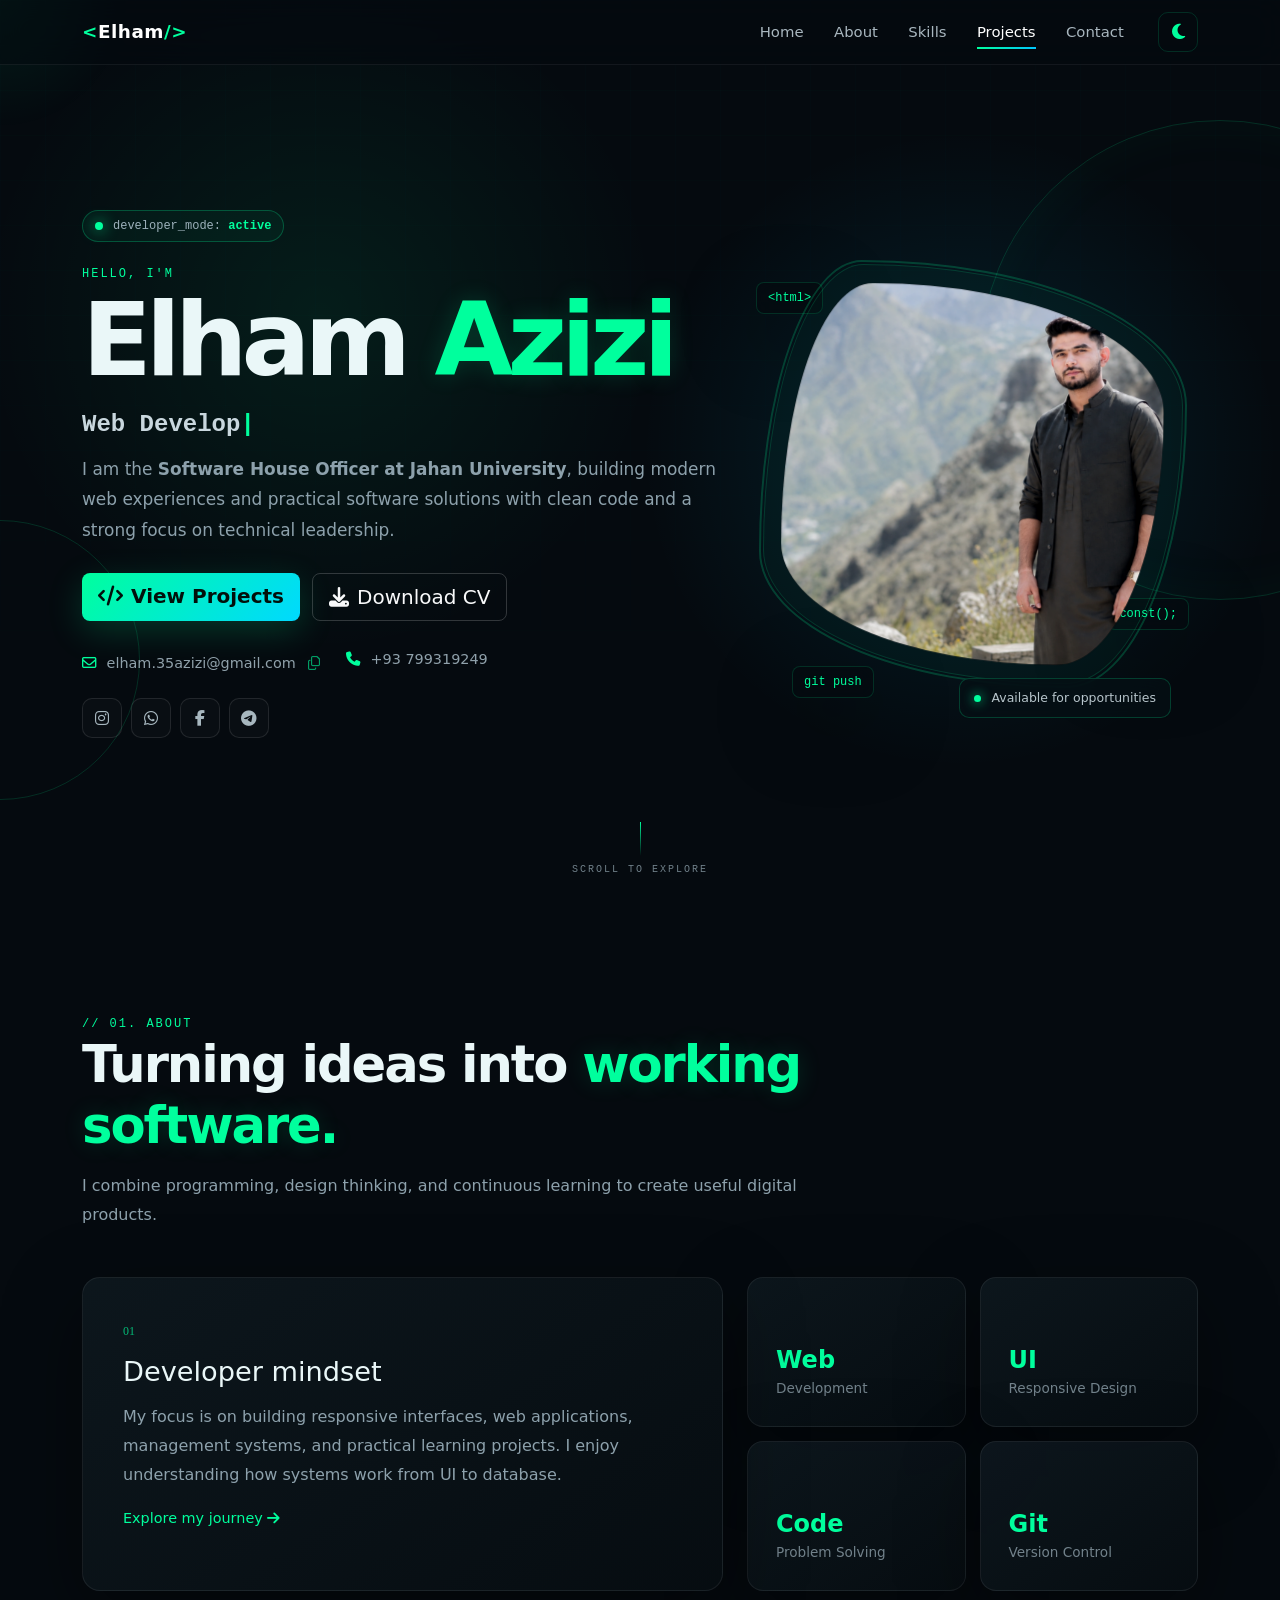
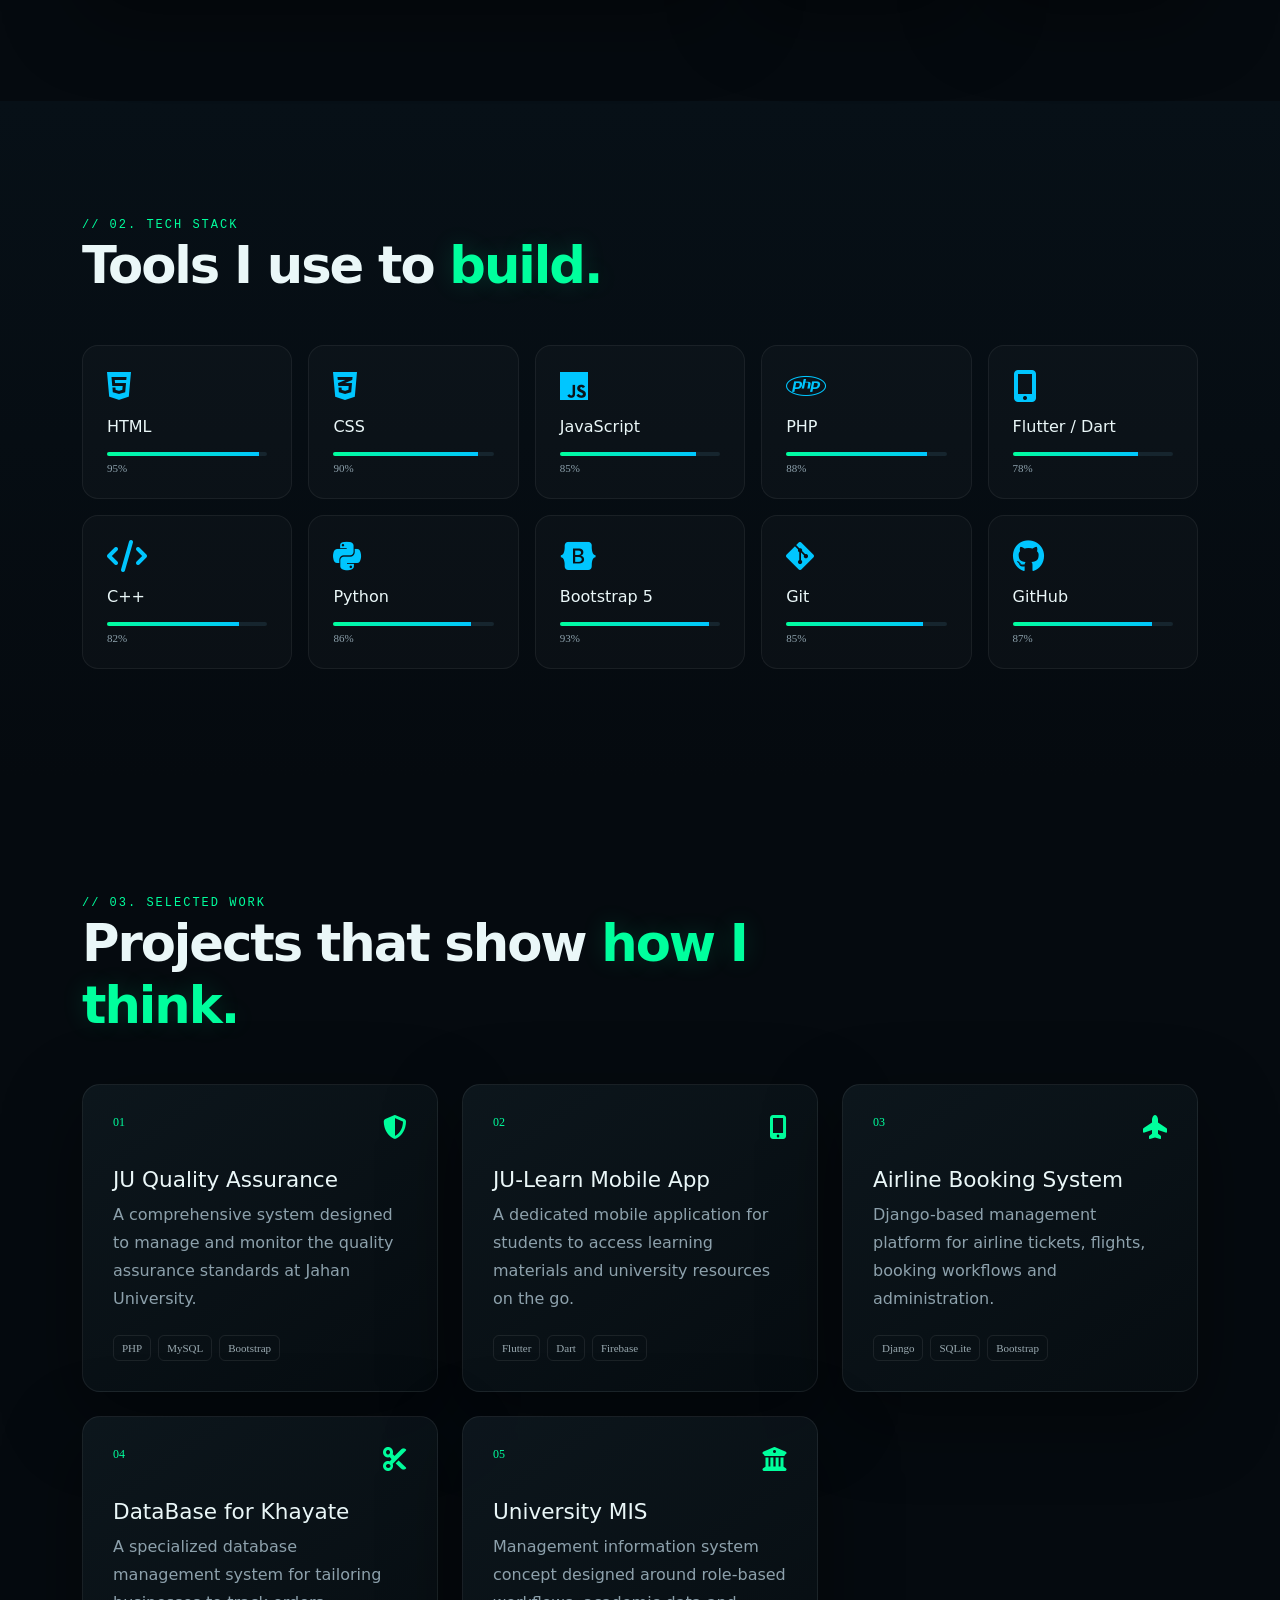
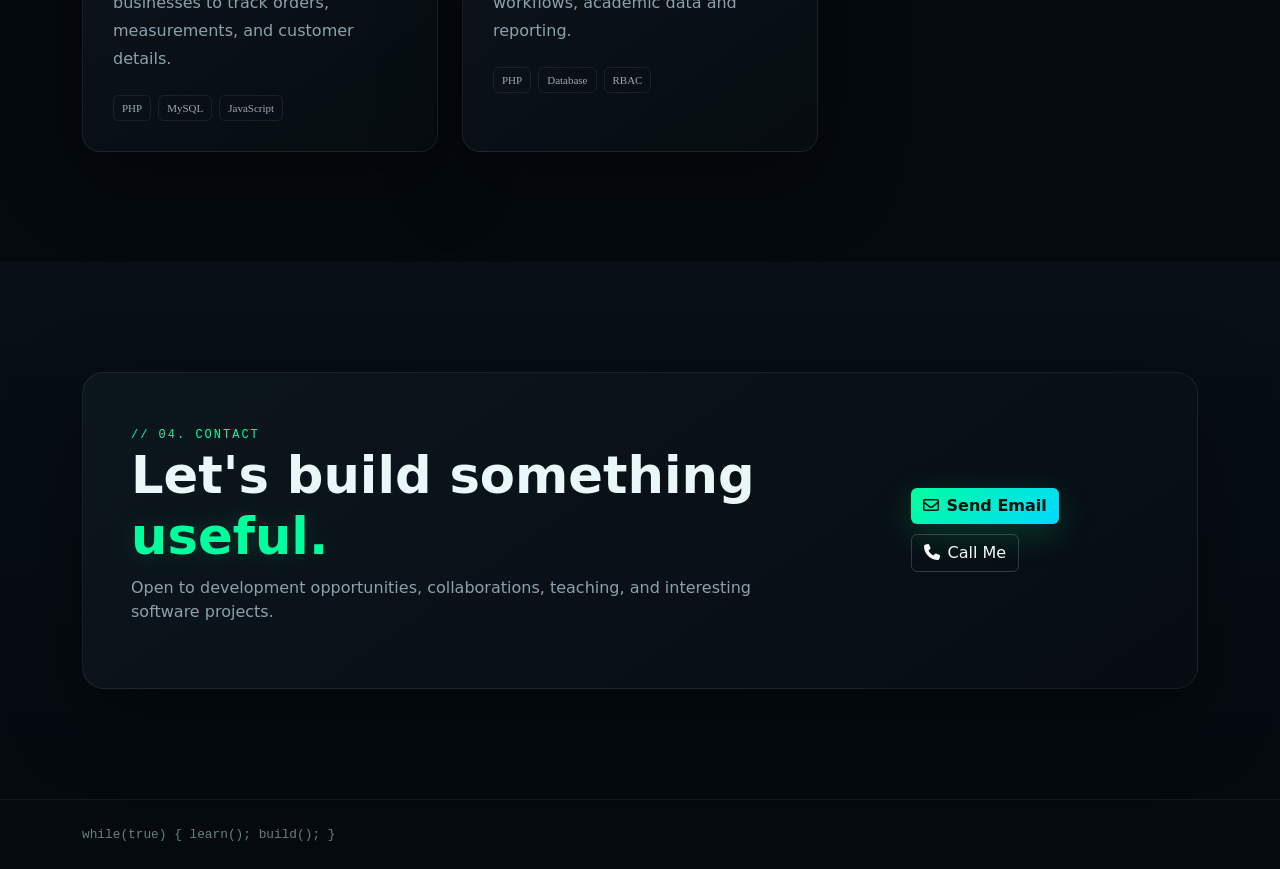
==== commit c44b31c8: "Update phone number in contact section" ====
--- a/elham-azizi-portfolio/index.html
+++ b/elham-azizi-portfolio/index.html
@@ -91,7 +91,7 @@
             <a href="https://mail.google.com/mail/?view=cm&fs=1&to=elham.35azizi@gmail.com&su=Portfolio+Inquiry" target="_blank"><i class="fa-regular fa-envelope"></i> elham.35azizi@gmail.com</a>
             <button class="copy-btn" data-copy="elham.35azizi@gmail.com" title="Copy Email"><i class="fa-regular fa-copy"></i></button>
           </div>
-          <a href="tel:+93780820518"><i class="fa-solid fa-phone"></i> +93 780820518</a>
+          <a href="tel:+93780820518"><i class="fa-solid fa-phone"></i> +93 799319249</a>
         </div>
 
         <div class="social-links reveal-up">
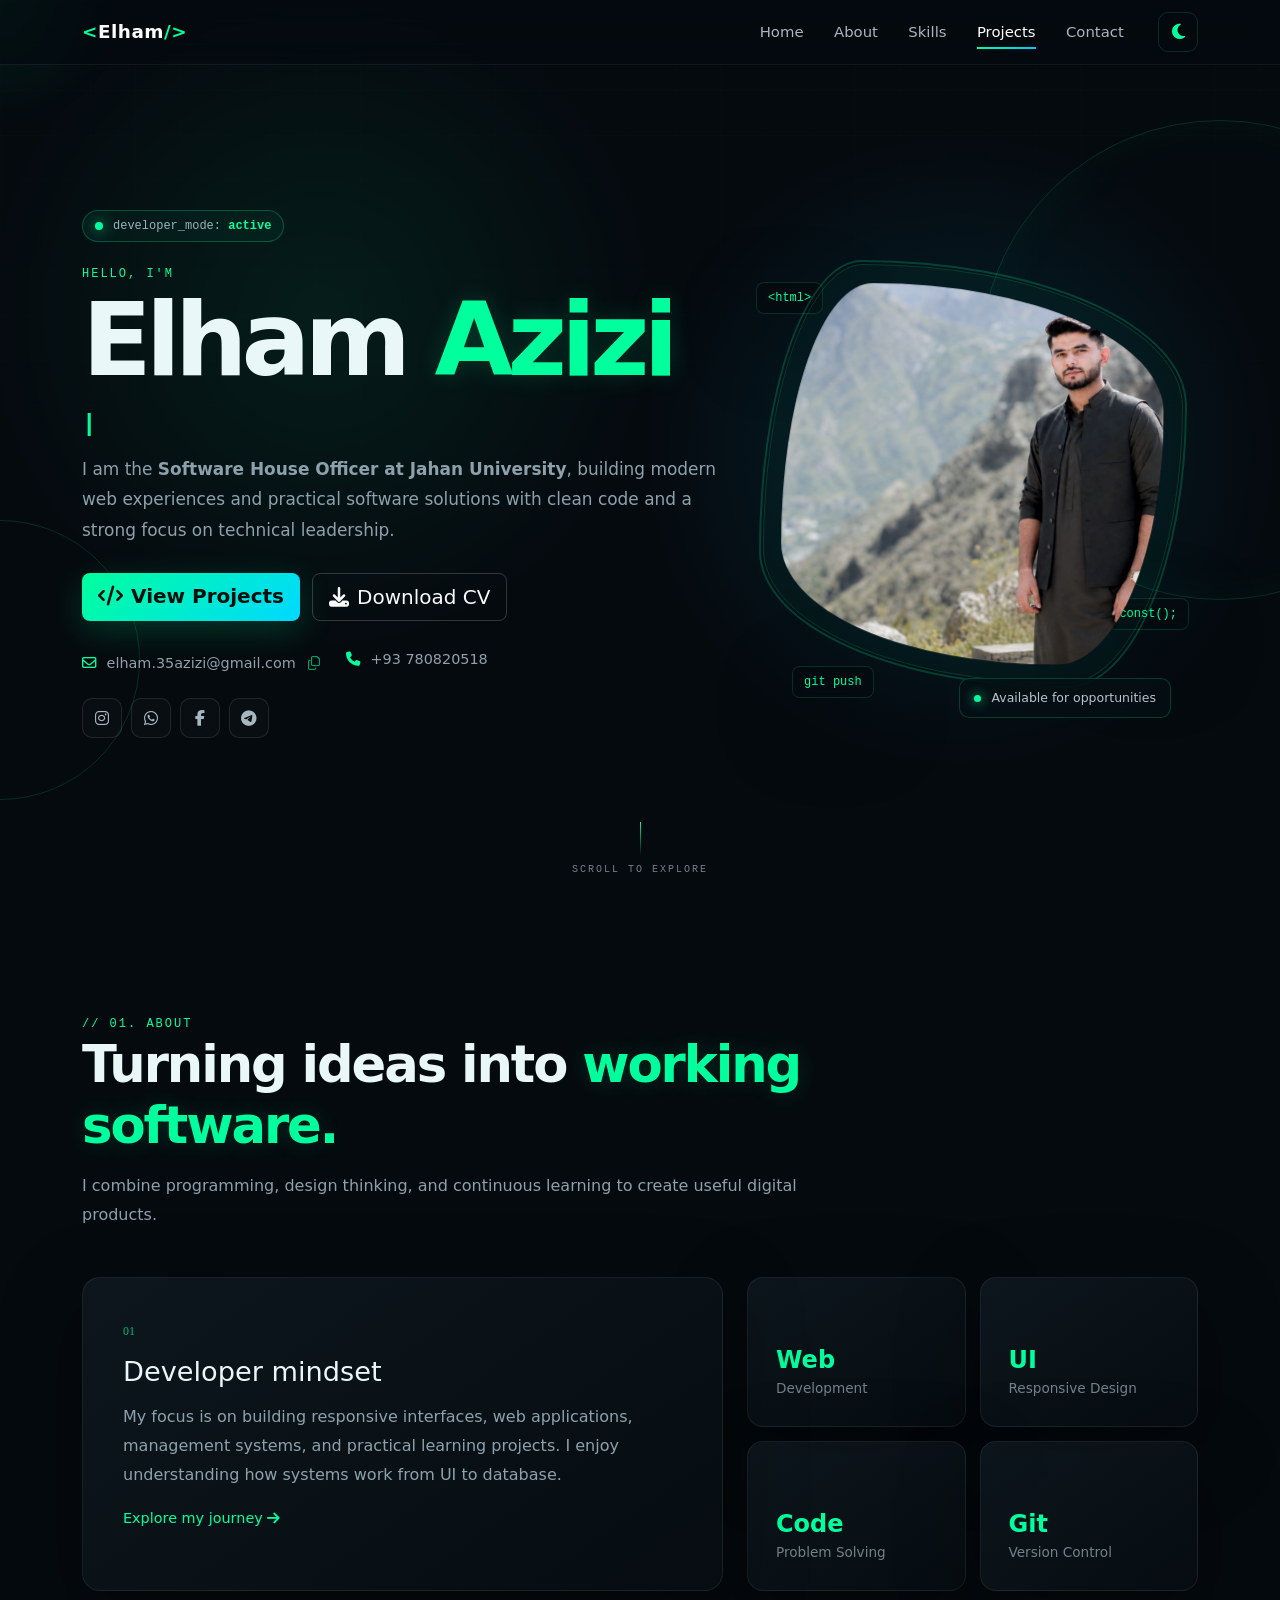
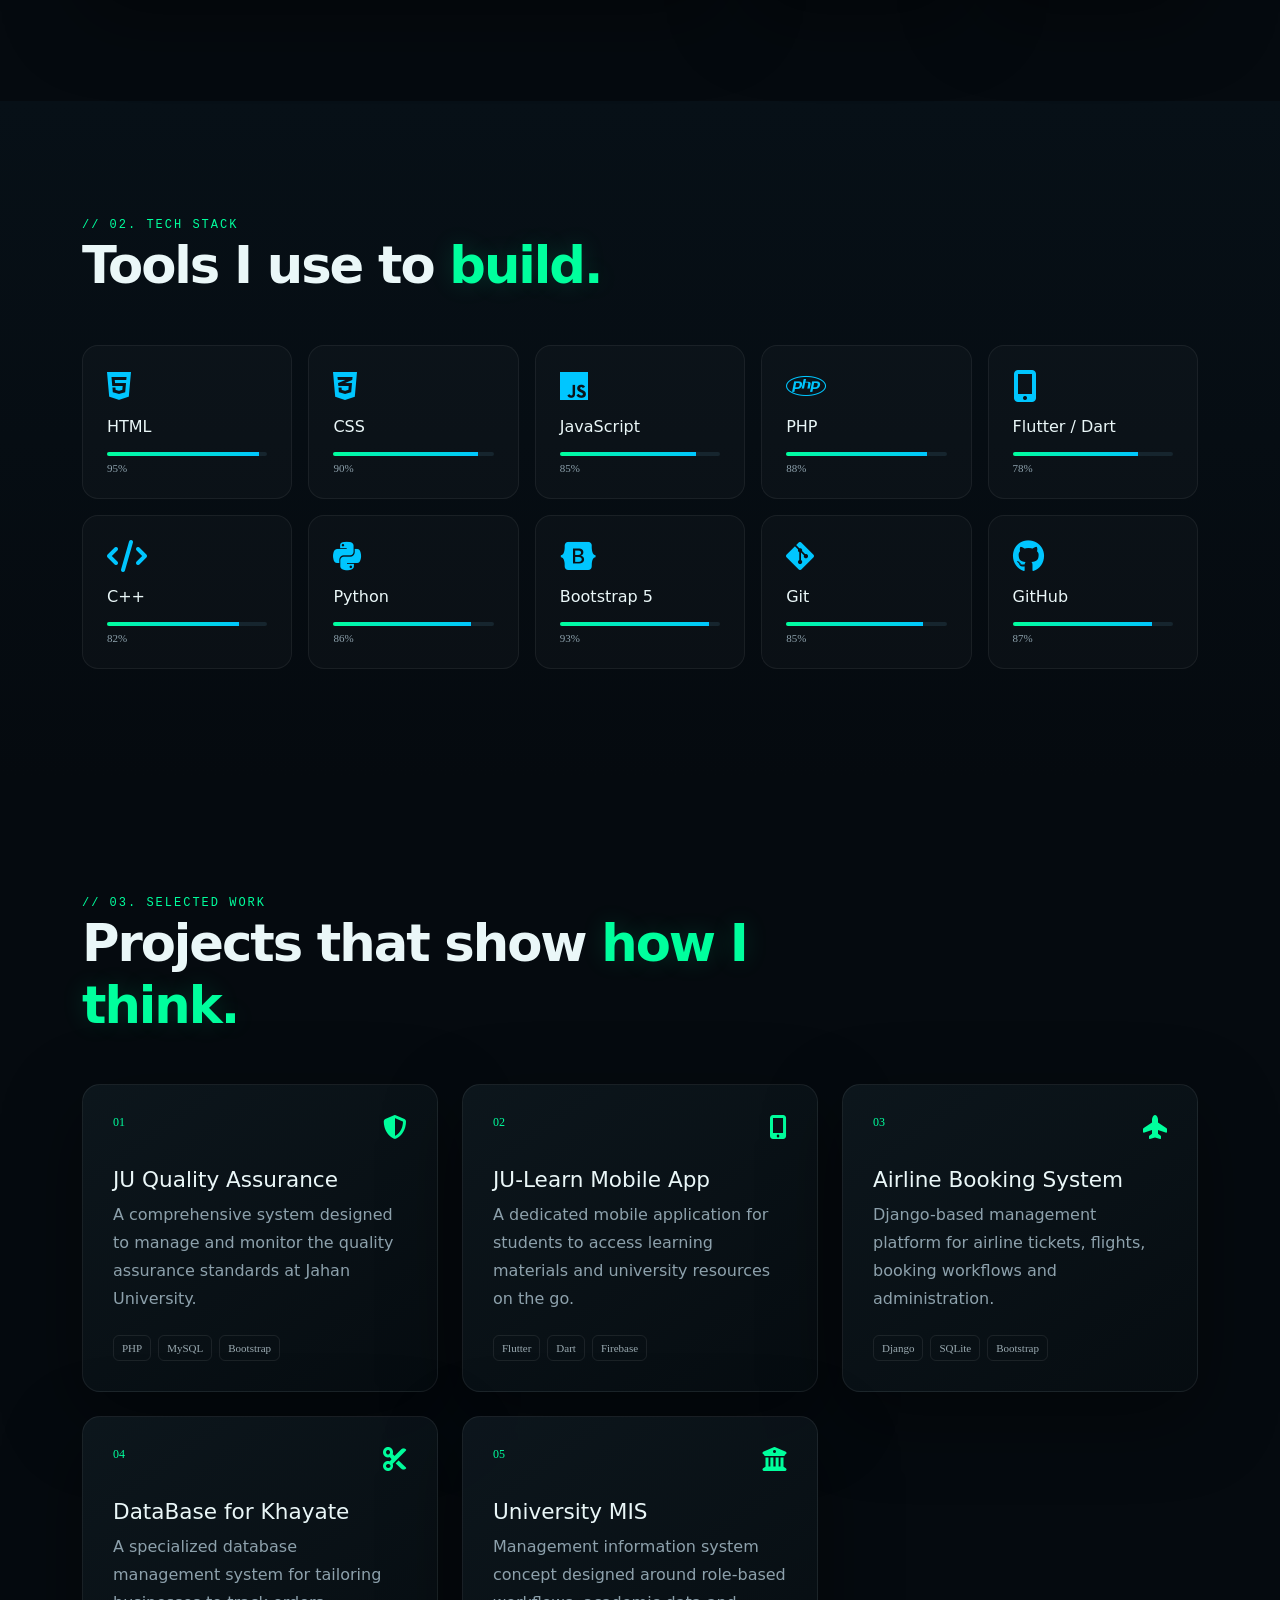
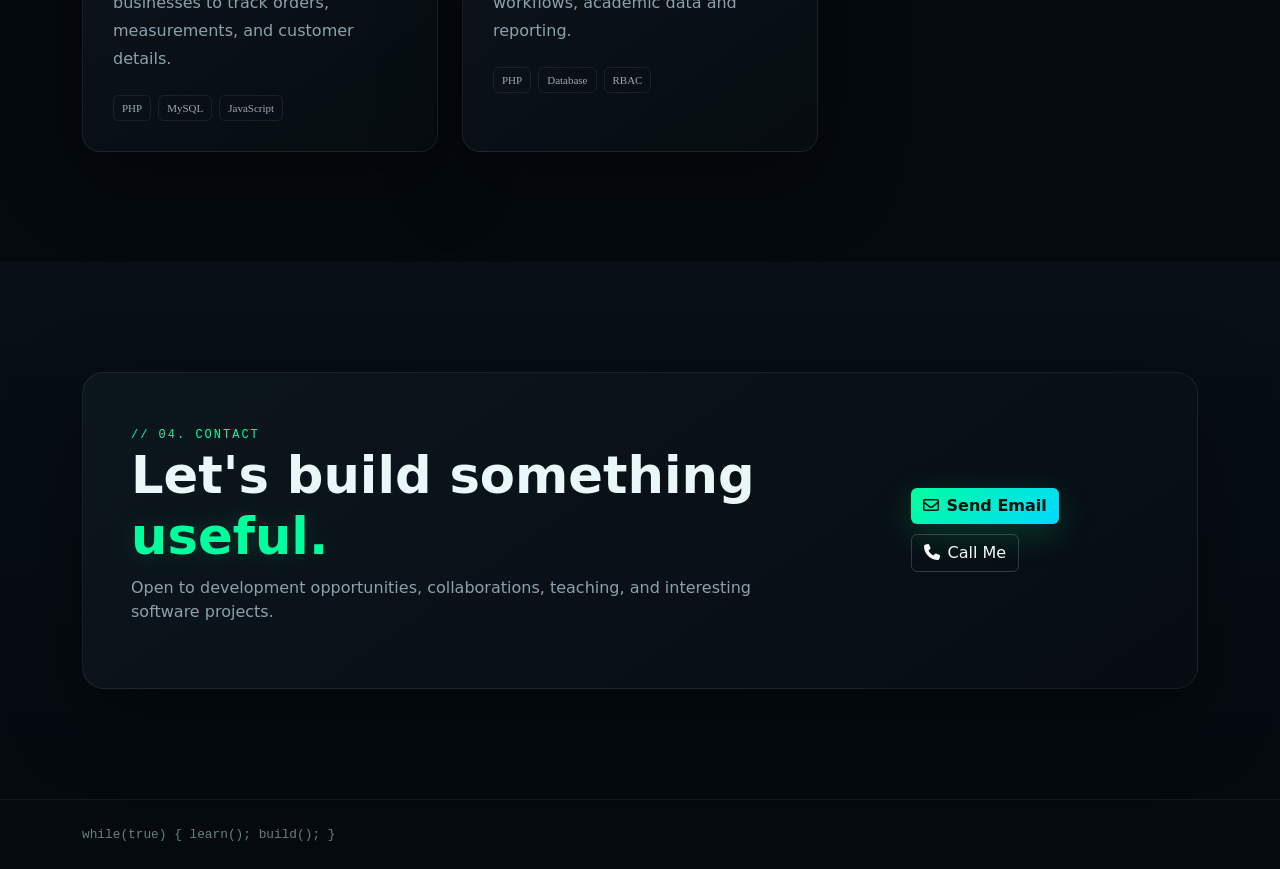
==== commit d8c31ffd: "Update phone number in index.html" ====
--- a/elham-azizi-portfolio/index.html
+++ b/elham-azizi-portfolio/index.html
@@ -91,7 +91,7 @@
             <a href="https://mail.google.com/mail/?view=cm&fs=1&to=elham.35azizi@gmail.com&su=Portfolio+Inquiry" target="_blank"><i class="fa-regular fa-envelope"></i> elham.35azizi@gmail.com</a>
             <button class="copy-btn" data-copy="elham.35azizi@gmail.com" title="Copy Email"><i class="fa-regular fa-copy"></i></button>
           </div>
-          <a href="tel:+93780820518"><i class="fa-solid fa-phone"></i> +93 799319249</a>
+          <a href="tel:+93780820518"><i class="fa-solid fa-phone"></i> +93 780820518</a>
         </div>
 
         <div class="social-links reveal-up">
